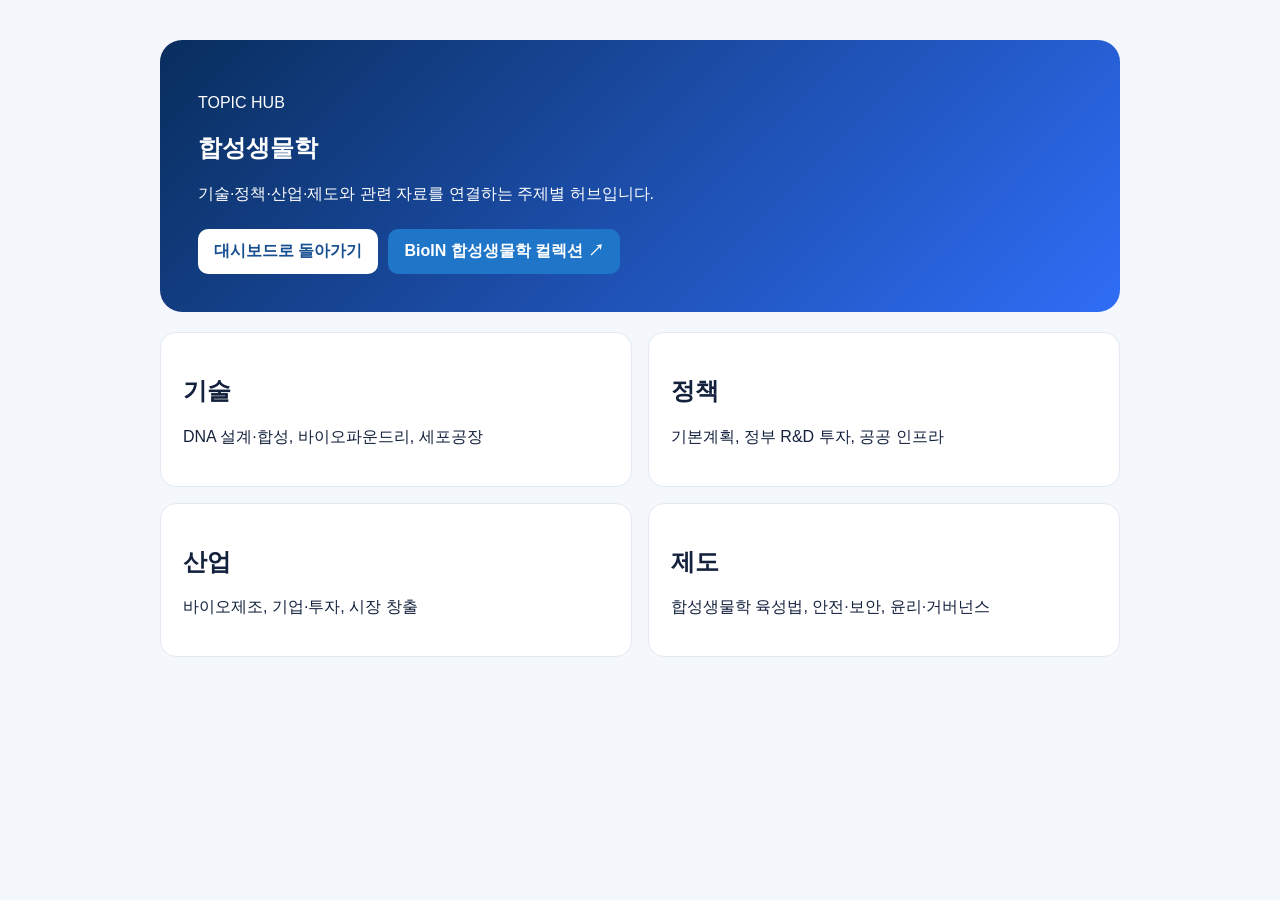
==== pages/topics/synthetic-biology.html @ e3f5d77d "수정된 BioPolicy Platform v1.2 다운로드 수정된 BioPolicy Platform v1.2 다운로드" ====
<!doctype html><html lang="ko"><head><meta charset="utf-8"><meta name="viewport" content="width=device-width,initial-scale=1"><title>합성생물학 | BioPolicy Intelligence</title><style>body{font-family:Arial,'Noto Sans KR',sans-serif;margin:0;background:#f4f7fb;color:#14213d}.wrap{max-width:960px;margin:0 auto;padding:40px 20px}.hero{padding:38px;border-radius:22px;color:white;background:linear-gradient(135deg,#092e5d,#2f6df6)}.cards{display:grid;grid-template-columns:repeat(2,1fr);gap:16px;margin-top:20px}.card{background:white;border:1px solid #e3e9f2;border-radius:16px;padding:22px}.buttons{display:flex;gap:10px;margin-top:24px}.buttons a{padding:12px 16px;border-radius:10px;text-decoration:none;font-weight:700}.home{background:white;color:#174f91}.bioin{background:#1f75c8;color:white}@media(max-width:650px){.cards{grid-template-columns:1fr}}</style></head><body><main class="wrap"><section class="hero"><p>TOPIC HUB</p><h1>합성생물학</h1><p>기술·정책·산업·제도와 관련 자료를 연결하는 주제별 허브입니다.</p><div class="buttons"><a class="home" href="../../index.html">대시보드로 돌아가기</a><a class="bioin" href="https://www.bioin.or.kr/collectView.do?collection_sn=10" target="_blank" rel="noopener noreferrer">BioIN 합성생물학 컬렉션 ↗</a></div></section><section class="cards"><article class="card"><h2>기술</h2><p>DNA 설계·합성, 바이오파운드리, 세포공장</p></article><article class="card"><h2>정책</h2><p>기본계획, 정부 R&D 투자, 공공 인프라</p></article><article class="card"><h2>산업</h2><p>바이오제조, 기업·투자, 시장 창출</p></article><article class="card"><h2>제도</h2><p>합성생물학 육성법, 안전·보안, 윤리·거버넌스</p></article></section></main></body></html>
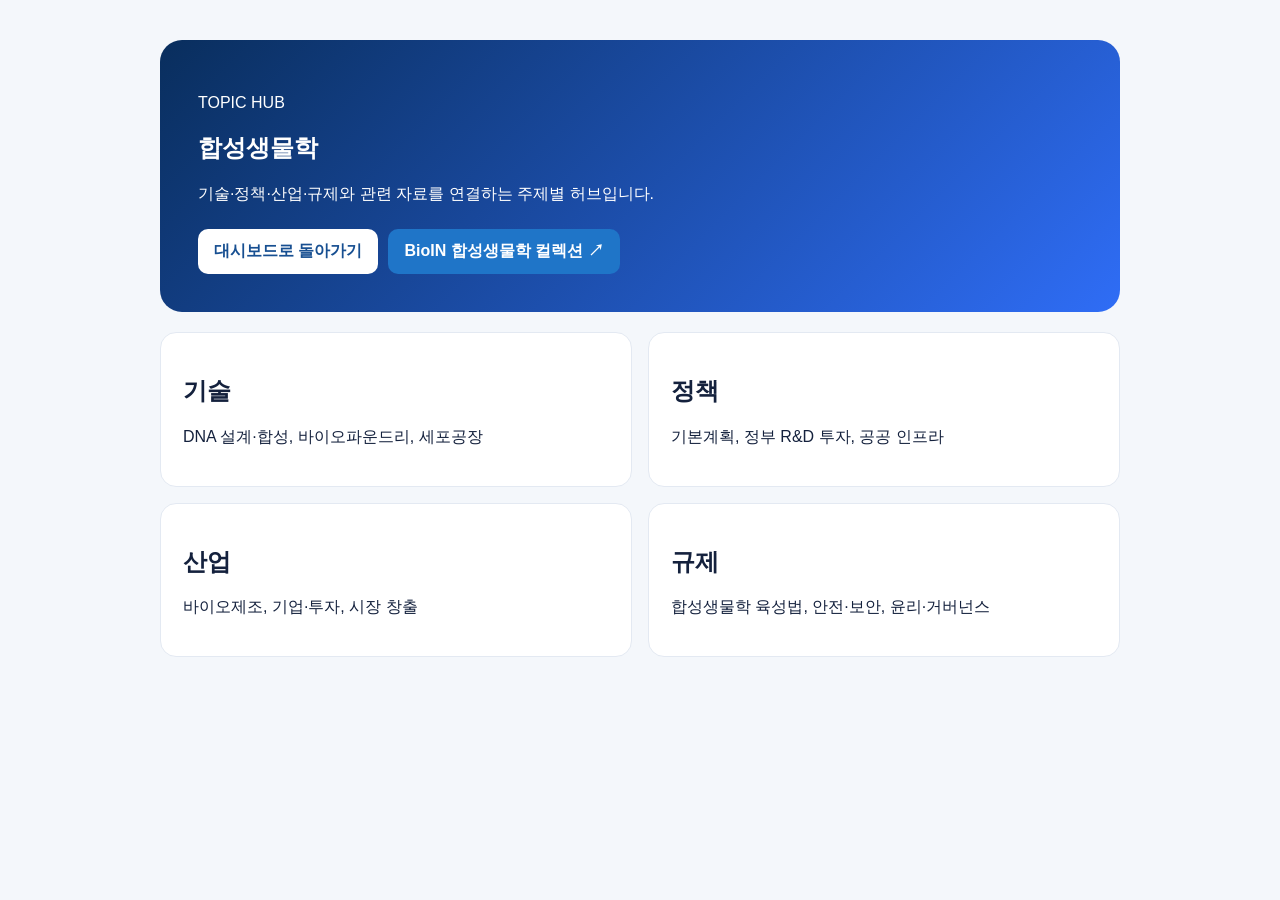
==== commit 54e99465: "hylab 2.2 hylab 2.2" ====
--- a/pages/topics/synthetic-biology.html
+++ b/pages/topics/synthetic-biology.html
@@ -1 +1 @@
-<!doctype html><html lang="ko"><head><meta charset="utf-8"><meta name="viewport" content="width=device-width,initial-scale=1"><title>합성생물학 | BioPolicy Intelligence</title><style>body{font-family:Arial,'Noto Sans KR',sans-serif;margin:0;background:#f4f7fb;color:#14213d}.wrap{max-width:960px;margin:0 auto;padding:40px 20px}.hero{padding:38px;border-radius:22px;color:white;background:linear-gradient(135deg,#092e5d,#2f6df6)}.cards{display:grid;grid-template-columns:repeat(2,1fr);gap:16px;margin-top:20px}.card{background:white;border:1px solid #e3e9f2;border-radius:16px;padding:22px}.buttons{display:flex;gap:10px;margin-top:24px}.buttons a{padding:12px 16px;border-radius:10px;text-decoration:none;font-weight:700}.home{background:white;color:#174f91}.bioin{background:#1f75c8;color:white}@media(max-width:650px){.cards{grid-template-columns:1fr}}</style></head><body><main class="wrap"><section class="hero"><p>TOPIC HUB</p><h1>합성생물학</h1><p>기술·정책·산업·제도와 관련 자료를 연결하는 주제별 허브입니다.</p><div class="buttons"><a class="home" href="../../index.html">대시보드로 돌아가기</a><a class="bioin" href="https://www.bioin.or.kr/collectView.do?collection_sn=10" target="_blank" rel="noopener noreferrer">BioIN 합성생물학 컬렉션 ↗</a></div></section><section class="cards"><article class="card"><h2>기술</h2><p>DNA 설계·합성, 바이오파운드리, 세포공장</p></article><article class="card"><h2>정책</h2><p>기본계획, 정부 R&D 투자, 공공 인프라</p></article><article class="card"><h2>산업</h2><p>바이오제조, 기업·투자, 시장 창출</p></article><article class="card"><h2>제도</h2><p>합성생물학 육성법, 안전·보안, 윤리·거버넌스</p></article></section></main></body></html>
+<!doctype html><html lang="ko"><head><meta charset="utf-8"><meta name="viewport" content="width=device-width,initial-scale=1"><title>합성생물학 | HyLab</title><style>body{font-family:Arial,'Noto Sans KR',sans-serif;margin:0;background:#f4f7fb;color:#14213d}.wrap{max-width:960px;margin:0 auto;padding:40px 20px}.hero{padding:38px;border-radius:22px;color:white;background:linear-gradient(135deg,#092e5d,#2f6df6)}.cards{display:grid;grid-template-columns:repeat(2,1fr);gap:16px;margin-top:20px}.card{background:white;border:1px solid #e3e9f2;border-radius:16px;padding:22px}.buttons{display:flex;gap:10px;margin-top:24px}.buttons a{padding:12px 16px;border-radius:10px;text-decoration:none;font-weight:700}.home{background:white;color:#174f91}.bioin{background:#1f75c8;color:white}@media(max-width:650px){.cards{grid-template-columns:1fr}}</style></head><body><main class="wrap"><section class="hero"><p>TOPIC HUB</p><h1>합성생물학</h1><p>기술·정책·산업·규제와 관련 자료를 연결하는 주제별 허브입니다.</p><div class="buttons"><a class="home" href="../../index.html">대시보드로 돌아가기</a><a class="bioin" href="https://www.bioin.or.kr/collectView.do?collection_sn=10" target="_blank" rel="noopener noreferrer">BioIN 합성생물학 컬렉션 ↗</a></div></section><section class="cards"><article class="card"><h2>기술</h2><p>DNA 설계·합성, 바이오파운드리, 세포공장</p></article><article class="card"><h2>정책</h2><p>기본계획, 정부 R&D 투자, 공공 인프라</p></article><article class="card"><h2>산업</h2><p>바이오제조, 기업·투자, 시장 창출</p></article><article class="card"><h2>규제</h2><p>합성생물학 육성법, 안전·보안, 윤리·거버넌스</p></article></section></main></body></html>
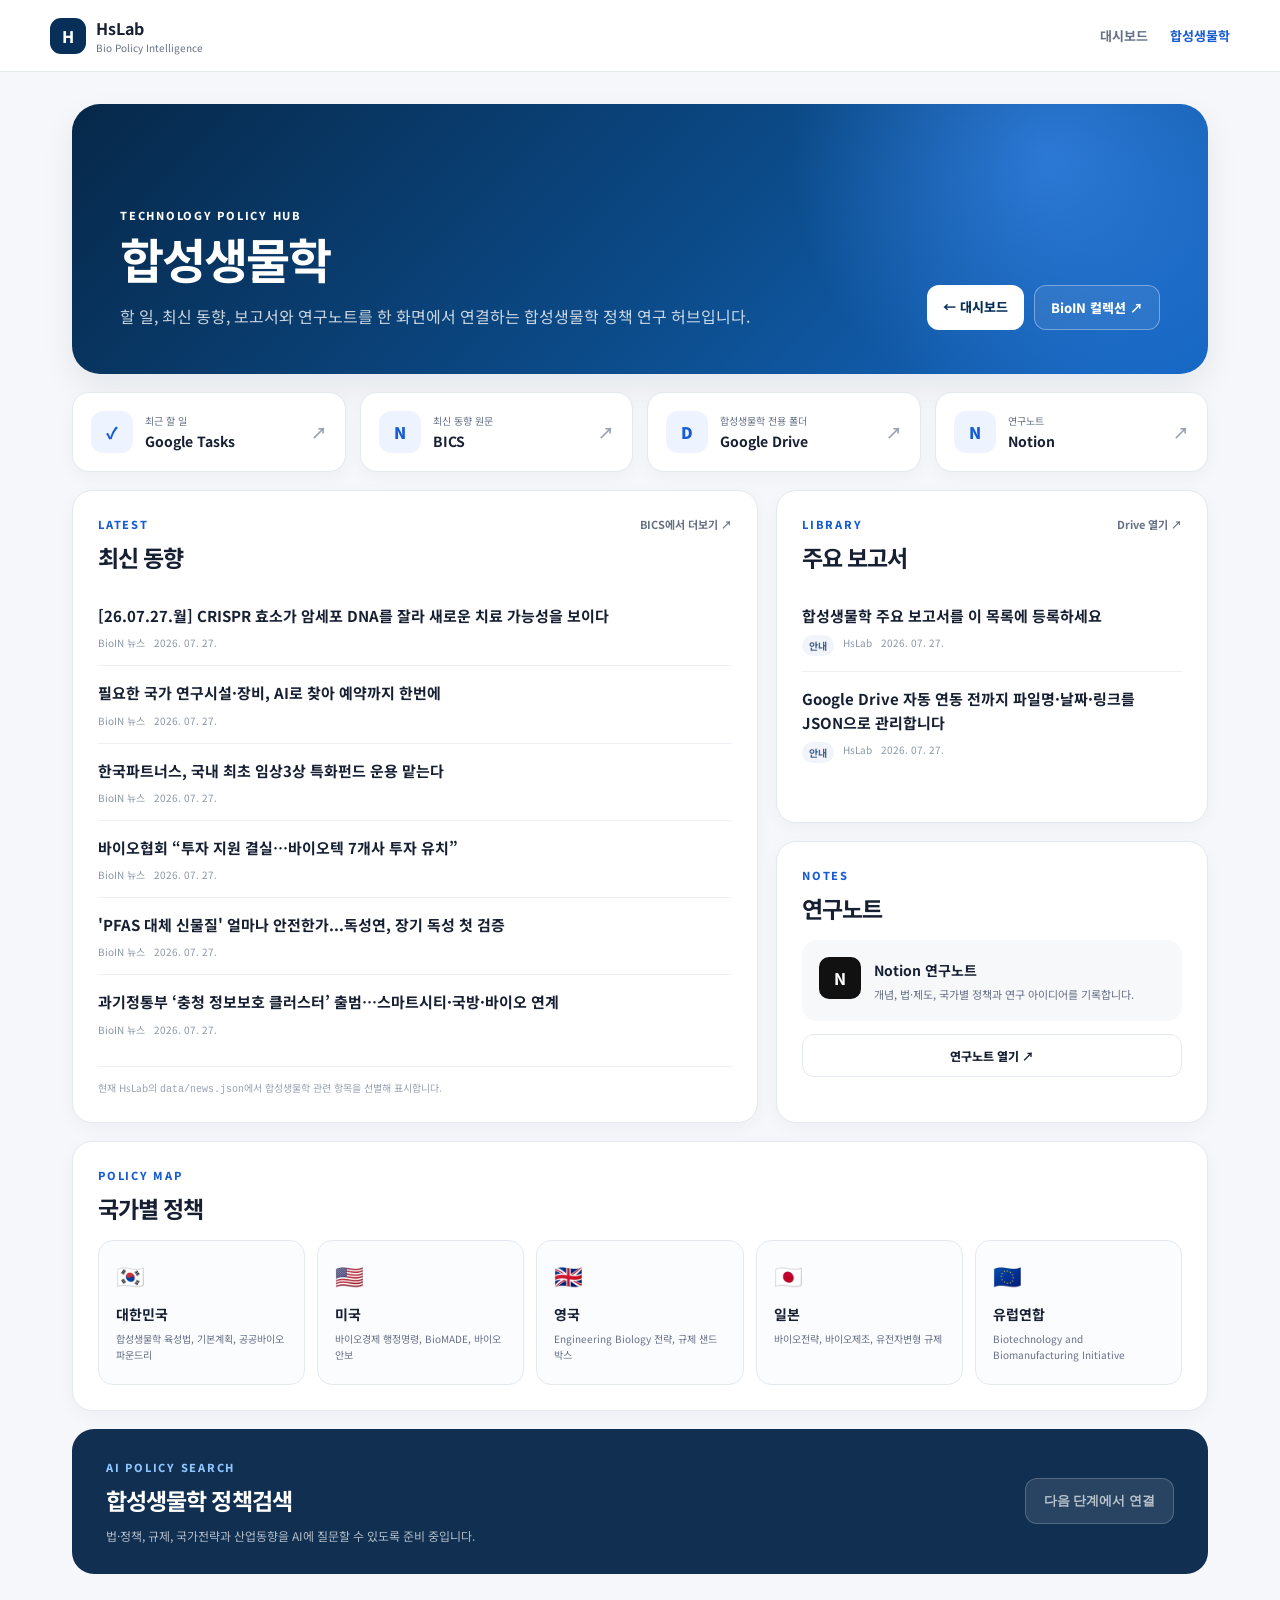
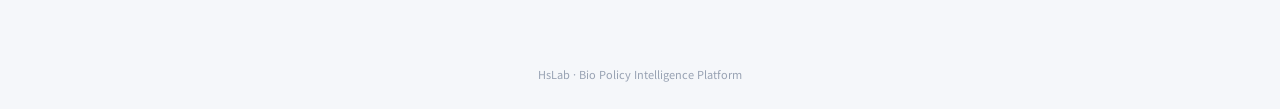
==== commit 84da17bf: "합성생물학 패치 합성생물학 패치" ====
--- a/pages/topics/synthetic-biology.html
+++ b/pages/topics/synthetic-biology.html
@@ -1 +1,101 @@
-<!doctype html><html lang="ko"><head><meta charset="utf-8"><meta name="viewport" content="width=device-width,initial-scale=1"><title>합성생물학 | HyLab</title><style>body{font-family:Arial,'Noto Sans KR',sans-serif;margin:0;background:#f4f7fb;color:#14213d}.wrap{max-width:960px;margin:0 auto;padding:40px 20px}.hero{padding:38px;border-radius:22px;color:white;background:linear-gradient(135deg,#092e5d,#2f6df6)}.cards{display:grid;grid-template-columns:repeat(2,1fr);gap:16px;margin-top:20px}.card{background:white;border:1px solid #e3e9f2;border-radius:16px;padding:22px}.buttons{display:flex;gap:10px;margin-top:24px}.buttons a{padding:12px 16px;border-radius:10px;text-decoration:none;font-weight:700}.home{background:white;color:#174f91}.bioin{background:#1f75c8;color:white}@media(max-width:650px){.cards{grid-template-columns:1fr}}</style></head><body><main class="wrap"><section class="hero"><p>TOPIC HUB</p><h1>합성생물학</h1><p>기술·정책·산업·규제와 관련 자료를 연결하는 주제별 허브입니다.</p><div class="buttons"><a class="home" href="../../index.html">대시보드로 돌아가기</a><a class="bioin" href="https://www.bioin.or.kr/collectView.do?collection_sn=10" target="_blank" rel="noopener noreferrer">BioIN 합성생물학 컬렉션 ↗</a></div></section><section class="cards"><article class="card"><h2>기술</h2><p>DNA 설계·합성, 바이오파운드리, 세포공장</p></article><article class="card"><h2>정책</h2><p>기본계획, 정부 R&D 투자, 공공 인프라</p></article><article class="card"><h2>산업</h2><p>바이오제조, 기업·투자, 시장 창출</p></article><article class="card"><h2>규제</h2><p>합성생물학 육성법, 안전·보안, 윤리·거버넌스</p></article></section></main></body></html>
+<!doctype html>
+<html lang="ko">
+<head>
+  <meta charset="utf-8">
+  <meta name="viewport" content="width=device-width, initial-scale=1">
+  <meta name="description" content="HsLab 합성생물학 정책 인텔리전스 허브">
+  <title>합성생물학 | HsLab</title>
+  <link rel="preconnect" href="https://fonts.googleapis.com">
+  <link rel="preconnect" href="https://fonts.gstatic.com" crossorigin>
+  <link href="https://fonts.googleapis.com/css2?family=Noto+Sans+KR:wght@400;500;600;700;800&display=swap" rel="stylesheet">
+  <link rel="stylesheet" href="../../assets/css/synbio-hub.css">
+</head>
+<body>
+  <header class="topbar">
+    <a class="brand" href="../../index.html" aria-label="HsLab 대시보드로 이동">
+      <span class="brand-mark">H</span>
+      <span><strong>HsLab</strong><small>Bio Policy Intelligence</small></span>
+    </a>
+    <nav aria-label="페이지 탐색">
+      <a href="../../index.html">대시보드</a>
+      <a class="active" href="./synthetic-biology.html">합성생물학</a>
+    </nav>
+  </header>
+
+  <main class="page-shell">
+    <section class="hero">
+      <div>
+        <p class="eyebrow">TECHNOLOGY POLICY HUB</p>
+        <h1>합성생물학</h1>
+        <p class="hero-copy">할 일, 최신 동향, 보고서와 연구노트를 한 화면에서 연결하는 합성생물학 정책 연구 허브입니다.</p>
+      </div>
+      <div class="hero-actions">
+        <a class="btn btn-light" href="../../index.html">← 대시보드</a>
+        <a class="btn btn-outline" href="https://www.bioin.or.kr/collectView.do?collection_sn=10" target="_blank" rel="noopener noreferrer">BioIN 컬렉션 ↗</a>
+      </div>
+    </section>
+
+    <section class="quick-grid" aria-label="연구 도구 바로가기">
+      <a class="quick-card" href="https://tasks.google.com/tasks/?utm_source=OGB&utm_medium=app" target="_blank" rel="noopener noreferrer">
+        <span class="quick-icon">✓</span><span><small>최근 할 일</small><strong>Google Tasks</strong></span><b>↗</b>
+      </a>
+      <a class="quick-card" href="https://www.bics.re.kr/synbio_korea/news/domestic/search" target="_blank" rel="noopener noreferrer">
+        <span class="quick-icon">N</span><span><small>최신 동향 원문</small><strong>BICS</strong></span><b>↗</b>
+      </a>
+      <a class="quick-card" href="https://drive.google.com/drive/folders/1s1vy6vjNK1jGlnGq-BFtoqVrA-E5Q2uV" target="_blank" rel="noopener noreferrer">
+        <span class="quick-icon">D</span><span><small>합성생물학 전용 폴더</small><strong>Google Drive</strong></span><b>↗</b>
+      </a>
+      <a class="quick-card" href="https://app.notion.com/p/2212897503e280b7b31ae7cc5ded1247?p=2252897503e2809391f0e1cc56533c21&pm=s" target="_blank" rel="noopener noreferrer">
+        <span class="quick-icon">N</span><span><small>연구노트</small><strong>Notion</strong></span><b>↗</b>
+      </a>
+    </section>
+
+    <section class="content-grid">
+      <article class="panel panel-wide">
+        <div class="panel-head">
+          <div><p class="section-kicker">LATEST</p><h2>최신 동향</h2></div>
+          <a href="https://www.bics.re.kr/synbio_korea/news/domestic/search" target="_blank" rel="noopener noreferrer">BICS에서 더보기 ↗</a>
+        </div>
+        <div id="synbio-news" class="data-list" aria-live="polite"><p class="loading">최신 동향을 불러오는 중입니다.</p></div>
+        <p class="panel-note">현재 HsLab의 <code>data/news.json</code>에서 합성생물학 관련 항목을 선별해 표시합니다.</p>
+      </article>
+
+      <article class="panel">
+        <div class="panel-head">
+          <div><p class="section-kicker">LIBRARY</p><h2>주요 보고서</h2></div>
+          <a href="https://drive.google.com/drive/folders/1s1vy6vjNK1jGlnGq-BFtoqVrA-E5Q2uV" target="_blank" rel="noopener noreferrer">Drive 열기 ↗</a>
+        </div>
+        <div id="synbio-reports" class="data-list" aria-live="polite"><p class="loading">보고서 목록을 불러오는 중입니다.</p></div>
+      </article>
+
+      <article class="panel">
+        <div class="panel-head"><div><p class="section-kicker">NOTES</p><h2>연구노트</h2></div></div>
+        <div class="note-box">
+          <span class="note-logo">N</span>
+          <div><strong>Notion 연구노트</strong><p>개념, 법·제도, 국가별 정책과 연구 아이디어를 기록합니다.</p></div>
+        </div>
+        <a class="panel-button" href="https://app.notion.com/p/2212897503e280b7b31ae7cc5ded1247?p=2252897503e2809391f0e1cc56533c21&pm=s" target="_blank" rel="noopener noreferrer">연구노트 열기 ↗</a>
+      </article>
+    </section>
+
+    <section class="panel policy-panel">
+      <div class="panel-head"><div><p class="section-kicker">POLICY MAP</p><h2>국가별 정책</h2></div></div>
+      <div class="country-grid">
+        <article><span>🇰🇷</span><strong>대한민국</strong><p>합성생물학 육성법, 기본계획, 공공바이오파운드리</p></article>
+        <article><span>🇺🇸</span><strong>미국</strong><p>바이오경제 행정명령, BioMADE, 바이오안보</p></article>
+        <article><span>🇬🇧</span><strong>영국</strong><p>Engineering Biology 전략, 규제 샌드박스</p></article>
+        <article><span>🇯🇵</span><strong>일본</strong><p>바이오전략, 바이오제조, 유전자변형 규제</p></article>
+        <article><span>🇪🇺</span><strong>유럽연합</strong><p>Biotechnology and Biomanufacturing Initiative</p></article>
+      </div>
+    </section>
+
+    <section class="ai-panel">
+      <div><p class="section-kicker">AI POLICY SEARCH</p><h2>합성생물학 정책검색</h2><p>법·정책, 규제, 국가전략과 산업동향을 AI에 질문할 수 있도록 준비 중입니다.</p></div>
+      <button type="button" disabled>다음 단계에서 연결</button>
+    </section>
+  </main>
+
+  <footer>HsLab · Bio Policy Intelligence Platform</footer>
+  <script src="../../assets/js/synbio-hub.js" defer></script>
+</body>
+</html>
--- a/assets/css/synbio-hub.css
+++ b/assets/css/synbio-hub.css
@@ -0,0 +1,2 @@
+:root{--navy:#082f58;--blue:#175cd3;--ink:#172033;--muted:#667085;--line:#e4e9f0;--bg:#f5f7fa;--white:#fff;--shadow:0 14px 34px rgba(16,24,40,.07)}
+*{box-sizing:border-box}html{scroll-behavior:smooth}body{margin:0;background:var(--bg);color:var(--ink);font-family:"Noto Sans KR",Arial,sans-serif}a{color:inherit}.topbar{height:72px;padding:0 max(24px,calc((100vw - 1180px)/2));display:flex;align-items:center;justify-content:space-between;background:#fff;border-bottom:1px solid var(--line);position:sticky;top:0;z-index:10}.brand{display:flex;align-items:center;gap:10px;text-decoration:none}.brand-mark{display:grid;place-items:center;width:36px;height:36px;border-radius:11px;background:var(--navy);color:#fff;font-weight:800}.brand strong,.brand small{display:block}.brand strong{font-size:16px}.brand small{font-size:10px;color:var(--muted)}nav{display:flex;gap:22px}nav a{text-decoration:none;font-size:13px;font-weight:700;color:#667085}nav a.active{color:var(--blue)}.page-shell{max-width:1180px;margin:0 auto;padding:32px 22px 64px}.hero{min-height:270px;padding:44px 48px;display:flex;align-items:flex-end;justify-content:space-between;gap:28px;border-radius:28px;background:radial-gradient(circle at 86% 20%,rgba(67,148,255,.55),transparent 26%),linear-gradient(135deg,#062849,#0c4d8d 58%,#1769c7);color:#fff;box-shadow:var(--shadow)}.eyebrow,.section-kicker{margin:0 0 8px;font-size:11px;font-weight:800;letter-spacing:.16em}.hero h1{margin:0;font-size:48px;line-height:1.15;letter-spacing:-.04em}.hero-copy{max-width:650px;margin:16px 0 0;color:rgba(255,255,255,.78);font-size:16px;line-height:1.75}.hero-actions{display:flex;flex-wrap:wrap;gap:10px}.btn{padding:12px 16px;border-radius:12px;text-decoration:none;font-size:13px;font-weight:800;white-space:nowrap}.btn-light{background:#fff;color:var(--navy)}.btn-outline{border:1px solid rgba(255,255,255,.35);color:#fff;background:rgba(255,255,255,.08)}.quick-grid{display:grid;grid-template-columns:repeat(4,1fr);gap:14px;margin:18px 0}.quick-card{display:grid;grid-template-columns:42px 1fr auto;align-items:center;gap:12px;padding:18px;background:#fff;border:1px solid var(--line);border-radius:17px;text-decoration:none;box-shadow:0 6px 18px rgba(16,24,40,.035);transition:.18s ease}.quick-card:hover{transform:translateY(-2px);border-color:#b9cef2;box-shadow:var(--shadow)}.quick-icon{display:grid;place-items:center;width:42px;height:42px;border-radius:12px;background:#eef4ff;color:var(--blue);font-weight:900}.quick-card small,.quick-card strong{display:block}.quick-card small{margin-bottom:3px;color:var(--muted);font-size:10px}.quick-card strong{font-size:14px}.quick-card b{color:#98a2b3}.content-grid{display:grid;grid-template-columns:1.35fr .85fr;gap:18px}.panel{padding:25px;background:#fff;border:1px solid var(--line);border-radius:20px;box-shadow:0 5px 18px rgba(16,24,40,.035)}.panel-wide{grid-row:span 2}.panel-head{display:flex;align-items:flex-start;justify-content:space-between;gap:16px;margin-bottom:15px}.section-kicker{color:var(--blue)}.panel h2,.ai-panel h2{margin:0;font-size:23px;letter-spacing:-.04em}.panel-head>a{color:#667085;text-decoration:none;font-size:11px;font-weight:700}.data-list{min-height:180px}.data-item{padding:15px 0;border-top:1px solid #edf0f4}.data-item:first-child{border-top:0}.data-item a{text-decoration:none}.data-title{margin:0 0 8px;font-size:15px;line-height:1.55;font-weight:700;word-break:keep-all}.data-meta{display:flex;gap:9px;color:#8a96a6;font-size:10px}.badge{padding:3px 7px;border-radius:999px;background:#f1f5fb;color:#40618c;font-weight:700}.loading,.empty{padding:30px 0;color:#98a2b3;font-size:13px;text-align:center}.panel-note{margin:14px 0 0;padding-top:13px;border-top:1px solid #edf0f4;color:#98a2b3;font-size:10px;line-height:1.5}.panel-note code{font-family:monospace}.note-box{display:flex;gap:13px;padding:17px;border-radius:15px;background:#f7f8fa}.note-logo{display:grid;place-items:center;flex:0 0 42px;height:42px;border-radius:10px;background:#111;color:#fff;font-weight:800}.note-box strong{font-size:14px}.note-box p{margin:5px 0 0;color:var(--muted);font-size:11px;line-height:1.6}.panel-button{display:block;margin-top:13px;padding:12px;border:1px solid var(--line);border-radius:12px;text-align:center;text-decoration:none;font-size:12px;font-weight:800}.policy-panel{margin-top:18px}.country-grid{display:grid;grid-template-columns:repeat(5,1fr);gap:12px}.country-grid article{min-height:145px;padding:17px;border:1px solid var(--line);border-radius:15px;background:#fbfcfe}.country-grid span,.country-grid strong{display:block}.country-grid span{font-size:23px}.country-grid strong{margin:12px 0 7px;font-size:14px}.country-grid p{margin:0;color:var(--muted);font-size:10px;line-height:1.65}.ai-panel{margin-top:18px;padding:30px 34px;display:flex;align-items:center;justify-content:space-between;gap:24px;border-radius:22px;background:#102f51;color:#fff}.ai-panel .section-kicker{color:#8ec5ff}.ai-panel p:last-child{margin:10px 0 0;color:rgba(255,255,255,.68);font-size:12px}.ai-panel button{padding:13px 18px;border:1px solid rgba(255,255,255,.2);border-radius:12px;background:rgba(255,255,255,.1);color:rgba(255,255,255,.68);font-weight:700}footer{padding:28px;text-align:center;color:#98a2b3;font-size:11px}@media(max-width:900px){.hero{align-items:flex-start;flex-direction:column}.quick-grid{grid-template-columns:repeat(2,1fr)}.content-grid{grid-template-columns:1fr}.panel-wide{grid-row:auto}.country-grid{grid-template-columns:repeat(2,1fr)}nav{display:none}}@media(max-width:560px){.page-shell{padding:18px 14px 44px}.hero{min-height:auto;padding:30px 24px;border-radius:21px}.hero h1{font-size:37px}.quick-grid{grid-template-columns:1fr}.panel{padding:20px}.country-grid{grid-template-columns:1fr}.ai-panel{align-items:flex-start;flex-direction:column}.topbar{padding:0 16px}}
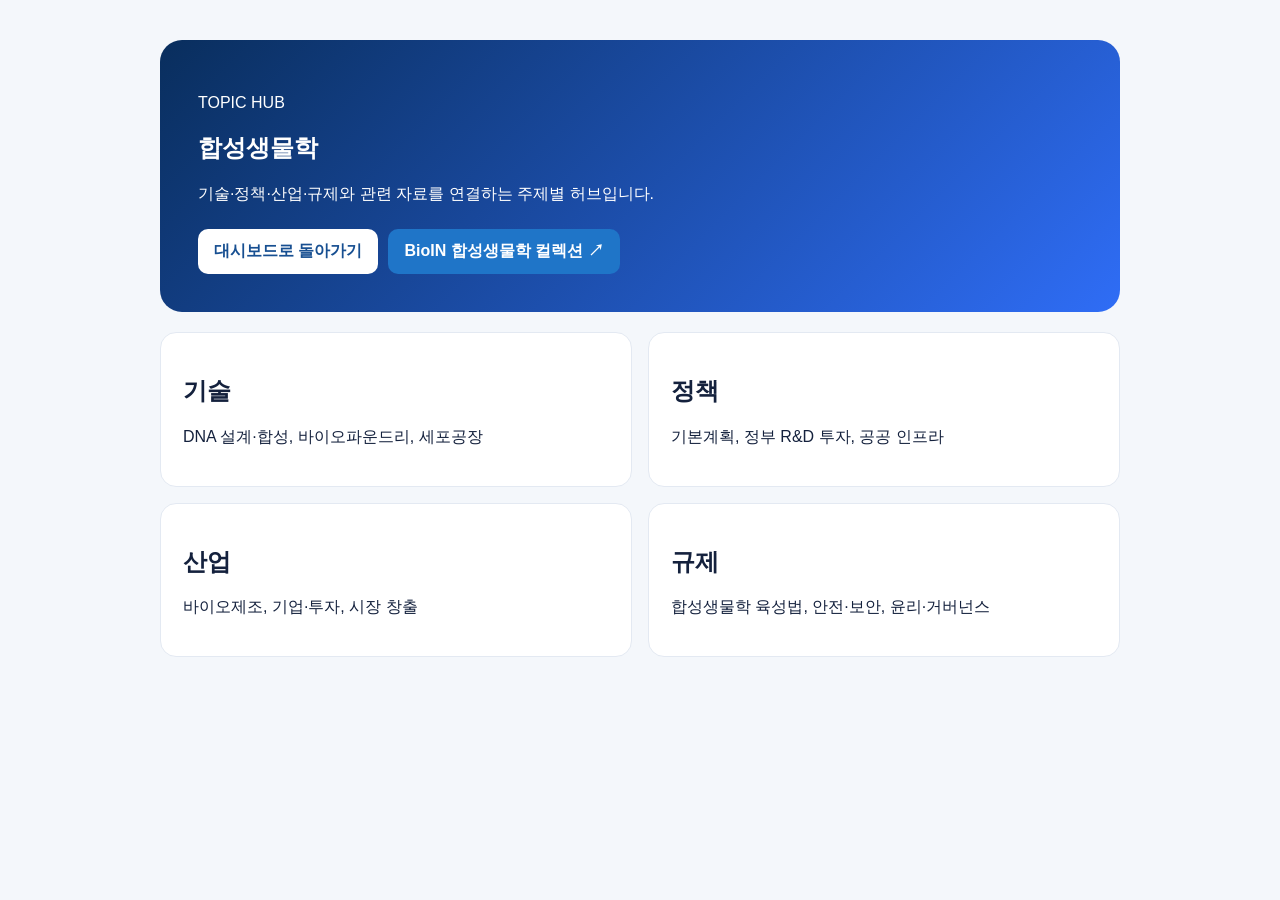
==== commit 9ac42793: "합성생물학 패치 합성생물학 패치" ====
--- a/pages/topics/synthetic-biology.html
+++ b/pages/topics/synthetic-biology.html
@@ -1,101 +1 @@
-<!doctype html>
-<html lang="ko">
-<head>
-  <meta charset="utf-8">
-  <meta name="viewport" content="width=device-width, initial-scale=1">
-  <meta name="description" content="HsLab 합성생물학 정책 인텔리전스 허브">
-  <title>합성생물학 | HsLab</title>
-  <link rel="preconnect" href="https://fonts.googleapis.com">
-  <link rel="preconnect" href="https://fonts.gstatic.com" crossorigin>
-  <link href="https://fonts.googleapis.com/css2?family=Noto+Sans+KR:wght@400;500;600;700;800&display=swap" rel="stylesheet">
-  <link rel="stylesheet" href="../../assets/css/synbio-hub.css">
-</head>
-<body>
-  <header class="topbar">
-    <a class="brand" href="../../index.html" aria-label="HsLab 대시보드로 이동">
-      <span class="brand-mark">H</span>
-      <span><strong>HsLab</strong><small>Bio Policy Intelligence</small></span>
-    </a>
-    <nav aria-label="페이지 탐색">
-      <a href="../../index.html">대시보드</a>
-      <a class="active" href="./synthetic-biology.html">합성생물학</a>
-    </nav>
-  </header>
-
-  <main class="page-shell">
-    <section class="hero">
-      <div>
-        <p class="eyebrow">TECHNOLOGY POLICY HUB</p>
-        <h1>합성생물학</h1>
-        <p class="hero-copy">할 일, 최신 동향, 보고서와 연구노트를 한 화면에서 연결하는 합성생물학 정책 연구 허브입니다.</p>
-      </div>
-      <div class="hero-actions">
-        <a class="btn btn-light" href="../../index.html">← 대시보드</a>
-        <a class="btn btn-outline" href="https://www.bioin.or.kr/collectView.do?collection_sn=10" target="_blank" rel="noopener noreferrer">BioIN 컬렉션 ↗</a>
-      </div>
-    </section>
-
-    <section class="quick-grid" aria-label="연구 도구 바로가기">
-      <a class="quick-card" href="https://tasks.google.com/tasks/?utm_source=OGB&utm_medium=app" target="_blank" rel="noopener noreferrer">
-        <span class="quick-icon">✓</span><span><small>최근 할 일</small><strong>Google Tasks</strong></span><b>↗</b>
-      </a>
-      <a class="quick-card" href="https://www.bics.re.kr/synbio_korea/news/domestic/search" target="_blank" rel="noopener noreferrer">
-        <span class="quick-icon">N</span><span><small>최신 동향 원문</small><strong>BICS</strong></span><b>↗</b>
-      </a>
-      <a class="quick-card" href="https://drive.google.com/drive/folders/1s1vy6vjNK1jGlnGq-BFtoqVrA-E5Q2uV" target="_blank" rel="noopener noreferrer">
-        <span class="quick-icon">D</span><span><small>합성생물학 전용 폴더</small><strong>Google Drive</strong></span><b>↗</b>
-      </a>
-      <a class="quick-card" href="https://app.notion.com/p/2212897503e280b7b31ae7cc5ded1247?p=2252897503e2809391f0e1cc56533c21&pm=s" target="_blank" rel="noopener noreferrer">
-        <span class="quick-icon">N</span><span><small>연구노트</small><strong>Notion</strong></span><b>↗</b>
-      </a>
-    </section>
-
-    <section class="content-grid">
-      <article class="panel panel-wide">
-        <div class="panel-head">
-          <div><p class="section-kicker">LATEST</p><h2>최신 동향</h2></div>
-          <a href="https://www.bics.re.kr/synbio_korea/news/domestic/search" target="_blank" rel="noopener noreferrer">BICS에서 더보기 ↗</a>
-        </div>
-        <div id="synbio-news" class="data-list" aria-live="polite"><p class="loading">최신 동향을 불러오는 중입니다.</p></div>
-        <p class="panel-note">현재 HsLab의 <code>data/news.json</code>에서 합성생물학 관련 항목을 선별해 표시합니다.</p>
-      </article>
-
-      <article class="panel">
-        <div class="panel-head">
-          <div><p class="section-kicker">LIBRARY</p><h2>주요 보고서</h2></div>
-          <a href="https://drive.google.com/drive/folders/1s1vy6vjNK1jGlnGq-BFtoqVrA-E5Q2uV" target="_blank" rel="noopener noreferrer">Drive 열기 ↗</a>
-        </div>
-        <div id="synbio-reports" class="data-list" aria-live="polite"><p class="loading">보고서 목록을 불러오는 중입니다.</p></div>
-      </article>
-
-      <article class="panel">
-        <div class="panel-head"><div><p class="section-kicker">NOTES</p><h2>연구노트</h2></div></div>
-        <div class="note-box">
-          <span class="note-logo">N</span>
-          <div><strong>Notion 연구노트</strong><p>개념, 법·제도, 국가별 정책과 연구 아이디어를 기록합니다.</p></div>
-        </div>
-        <a class="panel-button" href="https://app.notion.com/p/2212897503e280b7b31ae7cc5ded1247?p=2252897503e2809391f0e1cc56533c21&pm=s" target="_blank" rel="noopener noreferrer">연구노트 열기 ↗</a>
-      </article>
-    </section>
-
-    <section class="panel policy-panel">
-      <div class="panel-head"><div><p class="section-kicker">POLICY MAP</p><h2>국가별 정책</h2></div></div>
-      <div class="country-grid">
-        <article><span>🇰🇷</span><strong>대한민국</strong><p>합성생물학 육성법, 기본계획, 공공바이오파운드리</p></article>
-        <article><span>🇺🇸</span><strong>미국</strong><p>바이오경제 행정명령, BioMADE, 바이오안보</p></article>
-        <article><span>🇬🇧</span><strong>영국</strong><p>Engineering Biology 전략, 규제 샌드박스</p></article>
-        <article><span>🇯🇵</span><strong>일본</strong><p>바이오전략, 바이오제조, 유전자변형 규제</p></article>
-        <article><span>🇪🇺</span><strong>유럽연합</strong><p>Biotechnology and Biomanufacturing Initiative</p></article>
-      </div>
-    </section>
-
-    <section class="ai-panel">
-      <div><p class="section-kicker">AI POLICY SEARCH</p><h2>합성생물학 정책검색</h2><p>법·정책, 규제, 국가전략과 산업동향을 AI에 질문할 수 있도록 준비 중입니다.</p></div>
-      <button type="button" disabled>다음 단계에서 연결</button>
-    </section>
-  </main>
-
-  <footer>HsLab · Bio Policy Intelligence Platform</footer>
-  <script src="../../assets/js/synbio-hub.js" defer></script>
-</body>
-</html>
+<!doctype html><html lang="ko"><head><meta charset="utf-8"><meta name="viewport" content="width=device-width,initial-scale=1"><title>합성생물학 | HyLab</title><style>body{font-family:Arial,'Noto Sans KR',sans-serif;margin:0;background:#f4f7fb;color:#14213d}.wrap{max-width:960px;margin:0 auto;padding:40px 20px}.hero{padding:38px;border-radius:22px;color:white;background:linear-gradient(135deg,#092e5d,#2f6df6)}.cards{display:grid;grid-template-columns:repeat(2,1fr);gap:16px;margin-top:20px}.card{background:white;border:1px solid #e3e9f2;border-radius:16px;padding:22px}.buttons{display:flex;gap:10px;margin-top:24px}.buttons a{padding:12px 16px;border-radius:10px;text-decoration:none;font-weight:700}.home{background:white;color:#174f91}.bioin{background:#1f75c8;color:white}@media(max-width:650px){.cards{grid-template-columns:1fr}}</style></head><body><main class="wrap"><section class="hero"><p>TOPIC HUB</p><h1>합성생물학</h1><p>기술·정책·산업·규제와 관련 자료를 연결하는 주제별 허브입니다.</p><div class="buttons"><a class="home" href="../../index.html">대시보드로 돌아가기</a><a class="bioin" href="https://www.bioin.or.kr/collectView.do?collection_sn=10" target="_blank" rel="noopener noreferrer">BioIN 합성생물학 컬렉션 ↗</a></div></section><section class="cards"><article class="card"><h2>기술</h2><p>DNA 설계·합성, 바이오파운드리, 세포공장</p></article><article class="card"><h2>정책</h2><p>기본계획, 정부 R&D 투자, 공공 인프라</p></article><article class="card"><h2>산업</h2><p>바이오제조, 기업·투자, 시장 창출</p></article><article class="card"><h2>규제</h2><p>합성생물학 육성법, 안전·보안, 윤리·거버넌스</p></article></section></main></body></html>
